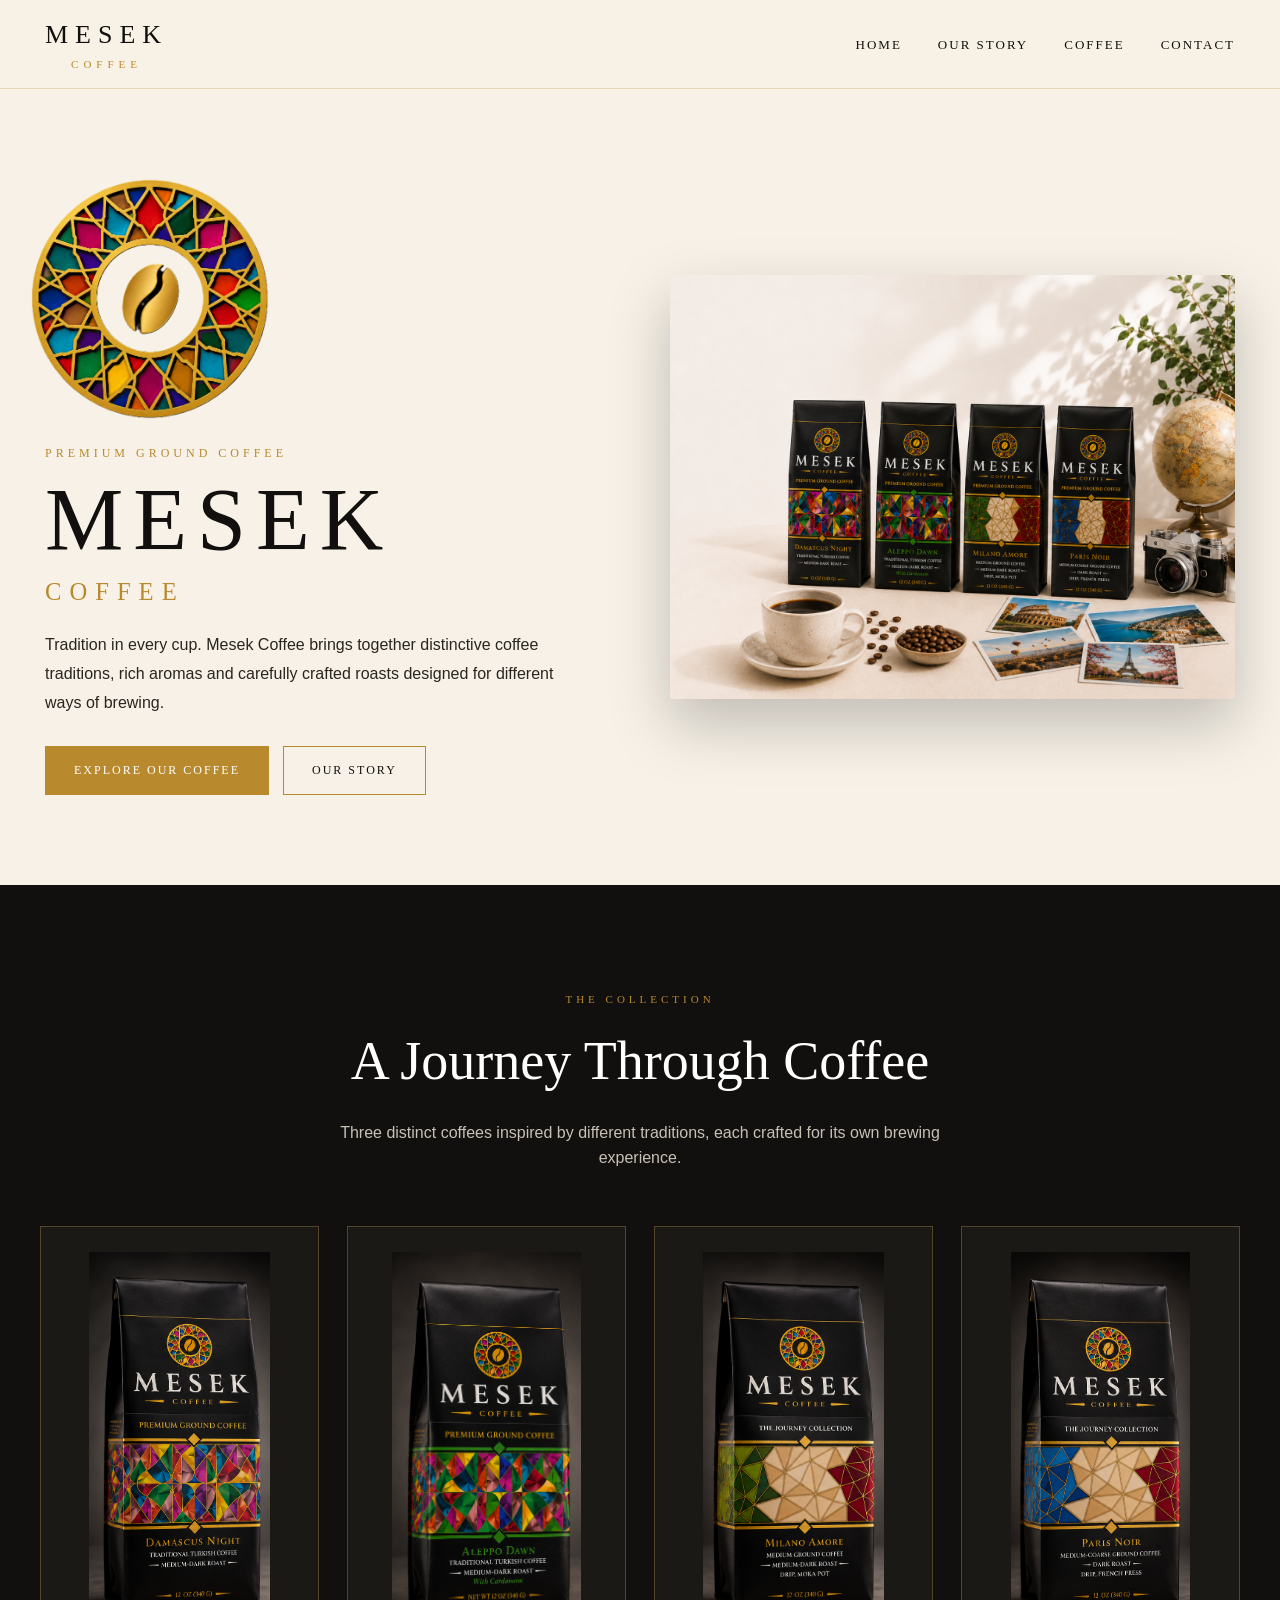
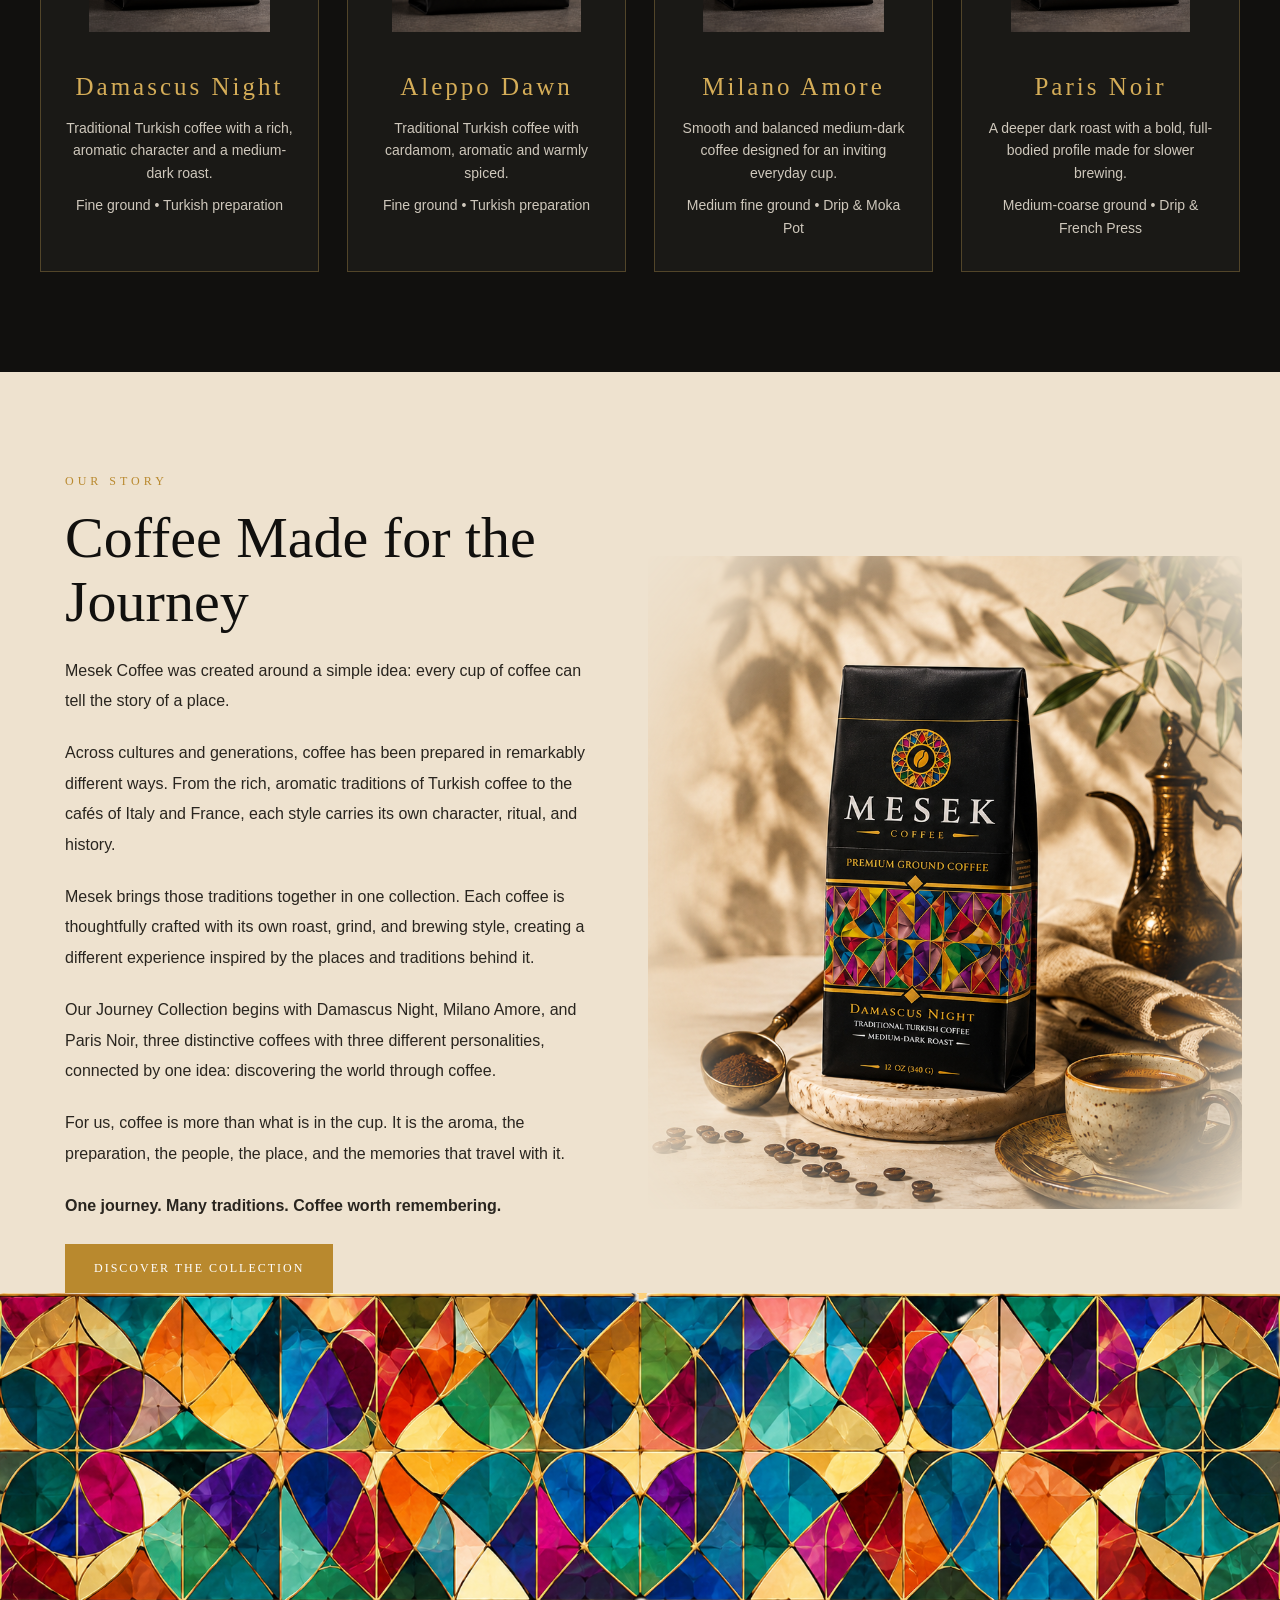
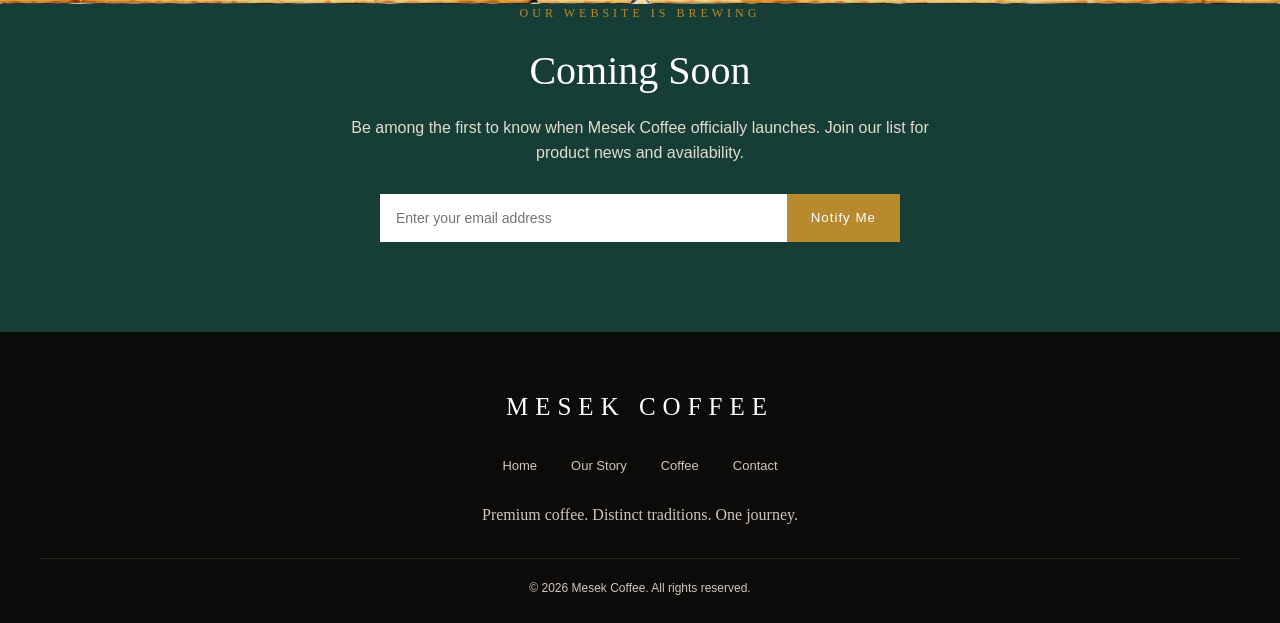
==== index.html @ f5d5e94c "Replace image in hero section of index.html" ====
<!DOCTYPE html>
<html lang="en">

<head>
    <meta charset="UTF-8">
    <meta name="viewport" content="width=device-width, initial-scale=1.0">

    <title>Mesek Coffee | Premium Ground Coffee</title>

    <meta name="description"
          content="Discover Mesek Coffee, premium ground coffee inspired by traditions from around the world. Explore Damascus Night, Milano Amore and Paris Noir.">

    <meta name="robots" content="index, follow">

    <link rel="canonical" href="https://mesekcoffee.com/">
    <link rel="icon" type="image/png" href="Favicon.png">

    <!-- Main website design -->
    <link rel="stylesheet" href="style.css">

    <!-- Social sharing -->
    <meta property="og:title" content="Mesek Coffee | Premium Ground Coffee">
    <meta property="og:description"
          content="A journey through coffee traditions, crafted into every cup.">
    <meta property="og:image"
          content="https://mesekcoffee.com/Landing-Page.png">
    <meta property="og:url"
          content="https://mesekcoffee.com/">
    <meta property="og:type" content="website">

    <meta name="twitter:card" content="summary_large_image">
</head>


<body>


<!-- =====================================
     HEADER
===================================== -->

<header class="site-header">

    <nav class="navbar">

        <a href="#home" class="brand">
    MESEK
    <span>COFFEE</span>
</a>

        <ul class="nav-links">
            <li><a href="#home">Home</a></li>
            <li><a href="#story">Our Story</a></li>
            <li><a href="#coffee">Coffee</a></li>
            <li><a href="#contact">Contact</a></li>
        </ul>

    </nav>

</header>



<!-- =====================================
     HERO
===================================== -->

<main>

<section class="hero" id="home">

    <div class="hero-inner">

        <div class="hero-copy">
            
<img src="mesek-logo.png"
     class="hero-logo"
     alt="Mesek Coffee logo">
           
            <div class="eyebrow">
                Premium Ground Coffee
            </div>

            <h1>
                MESEK
                <span>COFFEE</span>
            </h1>

            <p class="hero-description">
                Tradition in every cup. Mesek Coffee brings together
                distinctive coffee traditions, rich aromas and carefully
                crafted roasts designed for different ways of brewing.
            </p>

            <a href="#coffee" class="button">
                Explore Our Coffee
            </a>

            <a href="#story" class="button button-outline">
                Our Story
            </a>

        </div>


        <div class="hero-image">

           <img src="mesek-hero-journey.png?v=1"
     alt="Mesek Coffee Journey Collection">
        </div>

    </div>

</section>



<!-- =====================================
     COFFEE COLLECTION
===================================== -->

<section class="section coffee-section" id="coffee">

    <div class="section-inner">

        <div class="section-heading">

            <span>The Collection</span>

            <h2>A Journey Through Coffee</h2>

            <p>
                Three distinct coffees inspired by different traditions,
                each crafted for its own brewing experience.
            </p>

        </div>


        <div class="coffee-grid">


            <!-- DAMASCUS NIGHT -->

            <article class="coffee-card">

                <img src="damascus-night.png"
                     alt="Damascus Night traditional Turkish coffee">

                <div class="coffee-card-content">

                    <h3>Damascus Night</h3>

                    <p>
                        Traditional Turkish coffee with a rich,
                        aromatic character and a medium-dark roast.
                    </p>

                    <p>
                        Fine ground • Turkish preparation
                    </p>

                </div>

            </article>

            
            <!-- ALEPPO DAWN -->

        <article class="coffee-card">

            <img src="aleppo-dawn.png"
                 alt="Aleppo Dawn ground coffee">

            <div class="coffee-card-content">

                <h3>Aleppo Dawn</h3>

                <p>
                    Traditional Turkish coffee with cardamom,
                    aromatic and warmly spiced.
                </p>

                <p>
                    Fine ground • Turkish preparation
                </p>

            </div>

        </article>


            <!-- MILANO AMORE -->

            <article class="coffee-card">

                <img src="milano-amore.png"
                     alt="Milano Amore medium ground coffee">

                <div class="coffee-card-content">

                    <h3>Milano Amore</h3>

                    <p>
                        Smooth and balanced medium-dark coffee
                        designed for an inviting everyday cup.
                    </p>

                    <p>
                        Medium fine ground • Drip & Moka Pot
                    </p>

                </div>

            </article>



            <!-- PARIS NOIR -->

            <article class="coffee-card">

                <img src="paris-noir.png"
                     alt="Paris Noir dark roast ground coffee">

                <div class="coffee-card-content">

                    <h3>Paris Noir</h3>

                    <p>
                        A deeper dark roast with a bold,
                        full-bodied profile made for slower brewing.
                    </p>

                    <p>
                        Medium-coarse ground • Drip & French Press
                    </p>

                </div>

            </article>
  
        </div>

    </div>

</section>



<!-- =====================================
     OUR STORY
===================================== -->

<section class="section story" id="story">

    <div class="story-grid">

    
        <div class="story-text">

            <div class="eyebrow">
                Our Story
            </div>

            <h2>
                Coffee Made for the Journey
            </h2>
<p>
    Mesek Coffee was created around a simple idea: every cup of coffee can tell the story of a place.
</p>

<p>
    Across cultures and generations, coffee has been prepared in remarkably different ways. From the rich, aromatic traditions of Turkish coffee to the cafés of Italy and France, each style carries its own character, ritual, and history.
</p>

<p>
    Mesek brings those traditions together in one collection. Each coffee is thoughtfully crafted with its own roast, grind, and brewing style, creating a different experience inspired by the places and traditions behind it.
</p>

<p>
    Our Journey Collection begins with Damascus Night, Milano Amore, and Paris Noir, three distinctive coffees with three different personalities, connected by one idea: discovering the world through coffee.
</p>

<p>
    For us, coffee is more than what is in the cup. It is the aroma, the preparation, the people, the place, and the memories that travel with it.
</p>

<p>
    <strong>One journey. Many traditions. Coffee worth remembering.</strong>
</p>
            

            <a href="#coffee" class="button">
                Discover the Collection
            </a>

        </div>

<div class="story-visual">
    <img src="mesek-story.png"
         alt="Mesek Coffee journey and coffee tradition">
</div>
        
    </div>

</section>

<div class="mosaic-divider">
    <img src="mesek-pattern.png?v=7"
         alt="Mesek Coffee stained glass pattern">
</div>


<!-- =====================================
     COMING SOON / EMAIL
===================================== -->

<section class="newsletter">

    <div class="section-inner">

        <div class="eyebrow">
            Our Website Is Brewing
        </div>

        <h2>Coming Soon</h2>

        <p>
            Be among the first to know when Mesek Coffee officially
            launches. Join our list for product news and availability.
        </p>

        <form class="newsletter-form" id="newsletter-form">

            <input
                type="email"
                name="email"
                placeholder="Enter your email address"
                aria-label="Email address"
                required>

            <button type="submit">
                Notify Me
            </button>

        </form>

    </div>

</section>


</main>



<!-- =====================================
     FOOTER
===================================== -->

<footer id="contact">

    <div class="footer-inner">

        <div class="footer-brand">
            MESEK COFFEE
        </div>

        <div class="footer-links">

            <a href="#home">Home</a>
            <a href="#story">Our Story</a>
            <a href="#coffee">Coffee</a>
            <a href="#contact">Contact</a>

        </div>

        <p>
            Premium coffee. Distinct traditions. One journey.
        </p>

        <div class="copyright">
            © 2026 Mesek Coffee. All rights reserved.
        </div>

    </div>

</footer>


</body>
</html>
---- style.css ----
/* =========================================
   MESEK COFFEE
   Main Website Styles
   ========================================= */

:root {
    --black: #11100e;
    --cream: #f7f1e7;
    --cream-dark: #eee2cf;
    --gold: #b9892e;
    --gold-light: #d5ad58;
    --green: #173e36;
    --white: #ffffff;
    --text: #29251f;
}

* {
    box-sizing: border-box;
    margin: 0;
    padding: 0;
}

html {
    scroll-behavior: smooth;
}

body {
    font-family: Georgia, "Times New Roman", serif;
    background: var(--cream);
    color: var(--text);
    line-height: 1.6;
}

img {
    max-width: 100%;
    display: block;
}

/* HEADER */

.site-header {
    position: sticky;
    top: 0;
    z-index: 1000;
    background: rgba(247, 241, 231, 0.96);
    border-bottom: 1px solid rgba(185, 137, 46, 0.25);
}

.navbar {
    max-width: 1250px;
    margin: auto;
    min-height: 88px;
    padding: 12px 30px;

    display: flex;
    align-items: center;
    justify-content: space-between;
}

.brand {
    text-decoration: none;
    color: var(--black);
    font-size: 26px;
    letter-spacing: 7px;
}

.brand span {
    display: block;
    color: var(--gold);
    font-size: 11px;
    text-align: center;
    letter-spacing: 5px;
}

.nav-links {
    display: flex;
    align-items: center;
    gap: 36px;
    list-style: none;
}

.nav-links a {
    color: var(--black);
    text-decoration: none;
    font-size: 13px;
    letter-spacing: 2px;
    text-transform: uppercase;
    transition: color 0.25s ease;
}

.nav-links a:hover {
    color: var(--gold);
}

/* HERO */

.hero {
    min-height: 78vh;
    display: flex;
    align-items: center;
    background:
        linear-gradient(
            90deg,
            rgba(247,241,231,.97) 0%,
            rgba(247,241,231,.88) 45%,
            rgba(247,241,231,.25) 100%
        );
}

.hero-inner {
    width: 100%;
    max-width: 1250px;
    margin: auto;
    padding: 90px 30px;

    display: grid;
    grid-template-columns: 1fr 1fr;
    align-items: center;
    gap: 60px;
}

.hero-logo {
    width: 240px;
    height: 240px;
    object-fit: contain;
    display: block;
    margin-left: -15px;
    margin-bottom: 25px;
}

.eyebrow {
    color: var(--gold);
    letter-spacing: 4px;
    font-size: 12px;
    text-transform: uppercase;
    margin-bottom: 15px;
}

.hero h1 {
    color: var(--black);
    font-size: clamp(48px, 7vw, 88px);
    line-height: .95;
    letter-spacing: 10px;
    font-weight: normal;
}

.hero h1 span {
    display: block;
    color: var(--gold);
    font-size: .28em;
    letter-spacing: 8px;
    margin-top: 18px;
}

.hero-description {
    max-width: 540px;
    margin: 28px 0;
    font-family: Arial, sans-serif;
    font-size: 16px;
    line-height: 1.8;
}

.hero-image img {
    max-height: 650px;
    margin: auto;
    object-fit: contain;
    filter: drop-shadow(0 25px 30px rgba(0,0,0,.22));
}

/* BUTTONS */

.button {
    display: inline-block;
    padding: 14px 28px;
    background: var(--gold);
    color: white;
    text-decoration: none;
    text-transform: uppercase;
    letter-spacing: 2px;
    font-size: 12px;
    border: 1px solid var(--gold);
    transition: .25s ease;
}

.button:hover {
    background: var(--black);
    border-color: var(--black);
}

.button-outline {
    background: transparent;
    color: var(--black);
    margin-left: 10px;
}

.button-outline:hover {
    color: white;
}

/* GENERAL SECTIONS */

.section {
    padding: 100px 30px;
}

.section-inner {
    max-width: 1200px;
    margin: auto;
}

.section-heading {
    text-align: center;
    margin-bottom: 55px;
}

.section-heading span {
    color: var(--gold);
    text-transform: uppercase;
    letter-spacing: 4px;
    font-size: 11px;
}

.section-heading h2 {
    color: var(--black);
    font-weight: normal;
    font-size: clamp(34px, 5vw, 54px);
    margin-top: 8px;
}

.section-heading p {
    max-width: 650px;
    margin: 15px auto 0;
    font-family: Arial, sans-serif;
    color: #6b6257;
}

/* COFFEE COLLECTION */

.coffee-section {
    background: var(--black);
    color: white;
}

.coffee-section .section-heading h2 {
    color: white;
}

.coffee-section .section-heading p {
    color: #c8c0b5;
}

.coffee-grid {
    display: grid;
    grid-template-columns: repeat(4, 1fr);
    gap: 28px;
}

.coffee-card {
    background: #1a1916;
    border: 1px solid rgba(213,173,88,.3);
    text-align: center;
    overflow: hidden;
    transition: transform .3s ease, border-color .3s ease;
}

.coffee-card:hover {
    transform: translateY(-8px);
    border-color: var(--gold);
}

.coffee-card img {
    width: 100%;
    height: 430px;
    object-fit: contain;
    padding: 25px;
}

.coffee-card-content {
    padding: 10px 25px 32px;
}

.coffee-card h3 {
    color: var(--gold-light);
    font-weight: normal;
    font-size: 25px;
    letter-spacing: 3px;
}

.coffee-card p {
    color: #cfc8bc;
    font-family: Arial, sans-serif;
    font-size: 14px;
    margin-top: 10px;
}

/* STORY */

.section.story {
    background: var(--cream-dark);
    padding-bottom: 0 !important;
}


.story-grid {
    max-width: 1150px;
    margin: auto;
    display: grid;
    grid-template-columns: 1fr 1fr;
    gap: 70px;
    align-items: center;
}

.story-text h2 {
    font-size: clamp(38px, 5vw, 58px);
    line-height: 1.1;
    font-weight: normal;
    color: var(--black);
}

.story-text p {
    margin: 22px 0;
    font-family: Arial, sans-serif;
    line-height: 1.9;
}

/* NEWSLETTER */

section.newsletter {
    padding: 90px 30px;
    padding-top: 0 !important;
    background: var(--green);
    color: white;
    text-align: center;
}

.newsletter h2 {
    font-size: 40px;
    font-weight: normal;
}

.newsletter p {
    max-width: 600px;
    margin: 12px auto 28px;
    font-family: Arial, sans-serif;
    color: #e1ddd2;
}

.newsletter-form {
    max-width: 520px;
    margin: auto;
    display: flex;
}

.newsletter-form input {
    flex: 1;
    min-width: 0;
    padding: 16px;
    border: none;
    font-size: 14px;
}

.newsletter-form button {
    padding: 16px 24px;
    border: none;
    background: var(--gold);
    color: white;
    cursor: pointer;
    letter-spacing: 1px;
}

/* FOOTER */

footer {
    background: #0c0b0a;
    color: #cfc7bb;
    padding: 55px 30px 25px;
}

.footer-inner {
    max-width: 1200px;
    margin: auto;
    text-align: center;
}

.footer-brand {
    color: white;
    font-size: 25px;
    letter-spacing: 7px;
}

.footer-links {
    margin: 25px 0;
}

.footer-links a {
    color: #cfc7bb;
    text-decoration: none;
    margin: 0 15px;
    font-family: Arial, sans-serif;
    font-size: 13px;
}

.footer-links a:hover {
    color: var(--gold);
}

.copyright {
    border-top: 1px solid #292622;
    padding-top: 20px;
    margin-top: 30px;
    font-family: Arial, sans-serif;
    font-size: 12px;
}

/* STORY VISUAL */
.story-visual {
    position: relative;
}

.story-visual img {
    width: 110%;
    max-width: none;
    height: auto;
    display: block;
    margin-left: -5%;

    -webkit-mask-image: radial-gradient(
        ellipse at center,
        black 45%,
        rgba(0,0,0,0.95) 55%,
        rgba(0,0,0,0.70) 68%,
        rgba(0,0,0,0.30) 82%,
        transparent 100%
    );

    mask-image: radial-gradient(
        ellipse at center,
        black 45%,
        rgba(0,0,0,0.95) 55%,
        rgba(0,0,0,0.70) 68%,
        rgba(0,0,0,0.30) 82%,
        transparent 100%
    );
}

/* MOSAIC DIVIDER */
.mosaic-divider {
    width: 100vw;
    margin: 0 calc(50% - 50vw);
    padding: 0;
    line-height: 0;
    overflow: hidden;
    background: transparent;
}

.mosaic-divider img {
    width: 100%;
    height: auto;
    display: block;
    margin: 0;
    padding: 0;
}

/* MOBILE */
@media (max-width: 800px) {

    .navbar {
        min-height: 70px;
        padding: 10px 18px;
    }

    .brand {
        font-size: 19px;
        letter-spacing: 4px;
    }

    .nav-links {
        gap: 12px;
    }

    .nav-links a {
        font-size: 9px;
        letter-spacing: 1px;
    }

    .hero-inner {
        grid-template-columns: 1fr;
        padding: 65px 22px;
        text-align: center;
    }

    .hero-description {
        margin-left: auto;
        margin-right: auto;
    }

    .hero-image img {
        max-height: 480px;
    }

    .coffee-grid {
        grid-template-columns: 1fr;
    }

    .coffee-card img {
        height: auto;
        max-height: 500px;
    }

    .story-grid {
        grid-template-columns: 1fr;
        gap: 35px;
    }

    .story-visual img {
        width: 100%;
        margin-left: 0;
    }

    .newsletter-form {
        display: block;
    }

    .newsletter-form input,
    .newsletter-form button {
        width: 100%;
    }

    .newsletter-form button {
        margin-top: 8px;
    }

    .section {
        padding: 70px 20px;
    }
   .hero-logo {
    width: 180px;
    height: 180px;
    margin-left: auto;
    margin-right: auto;
}

}
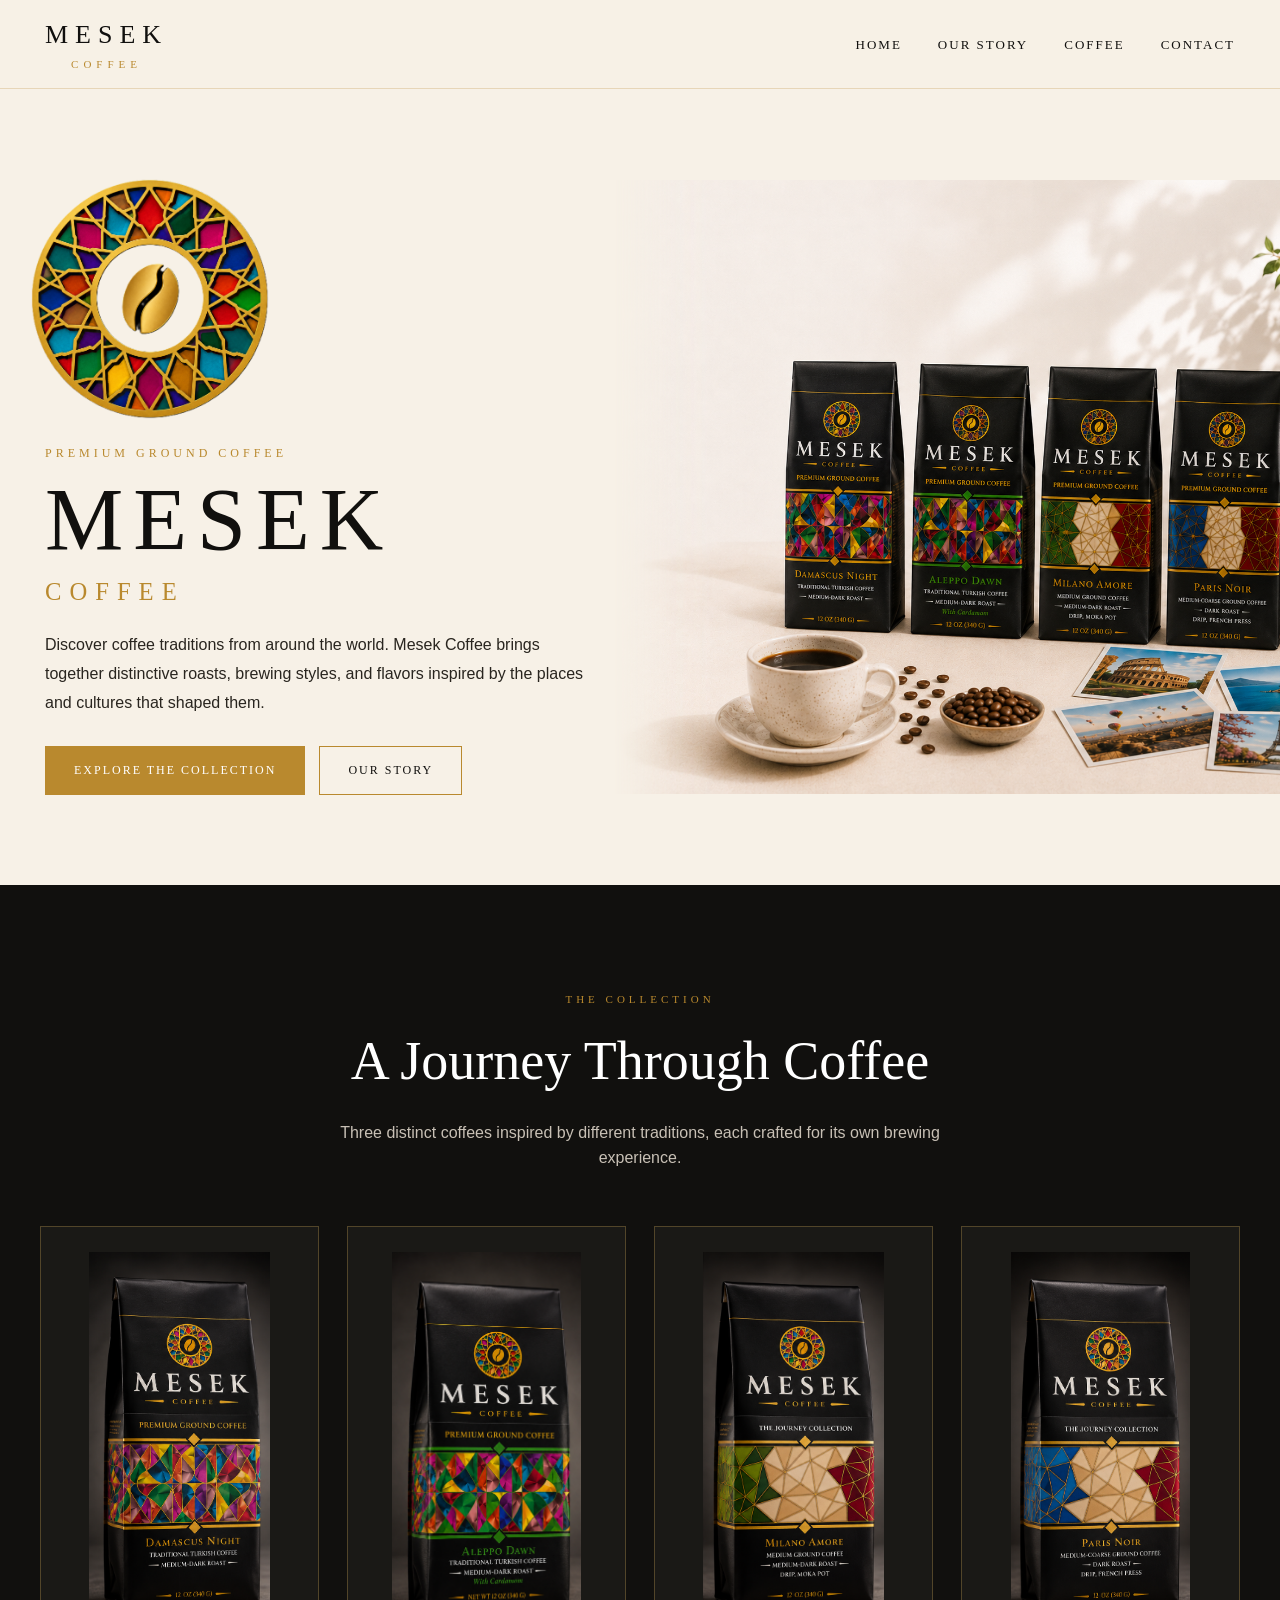
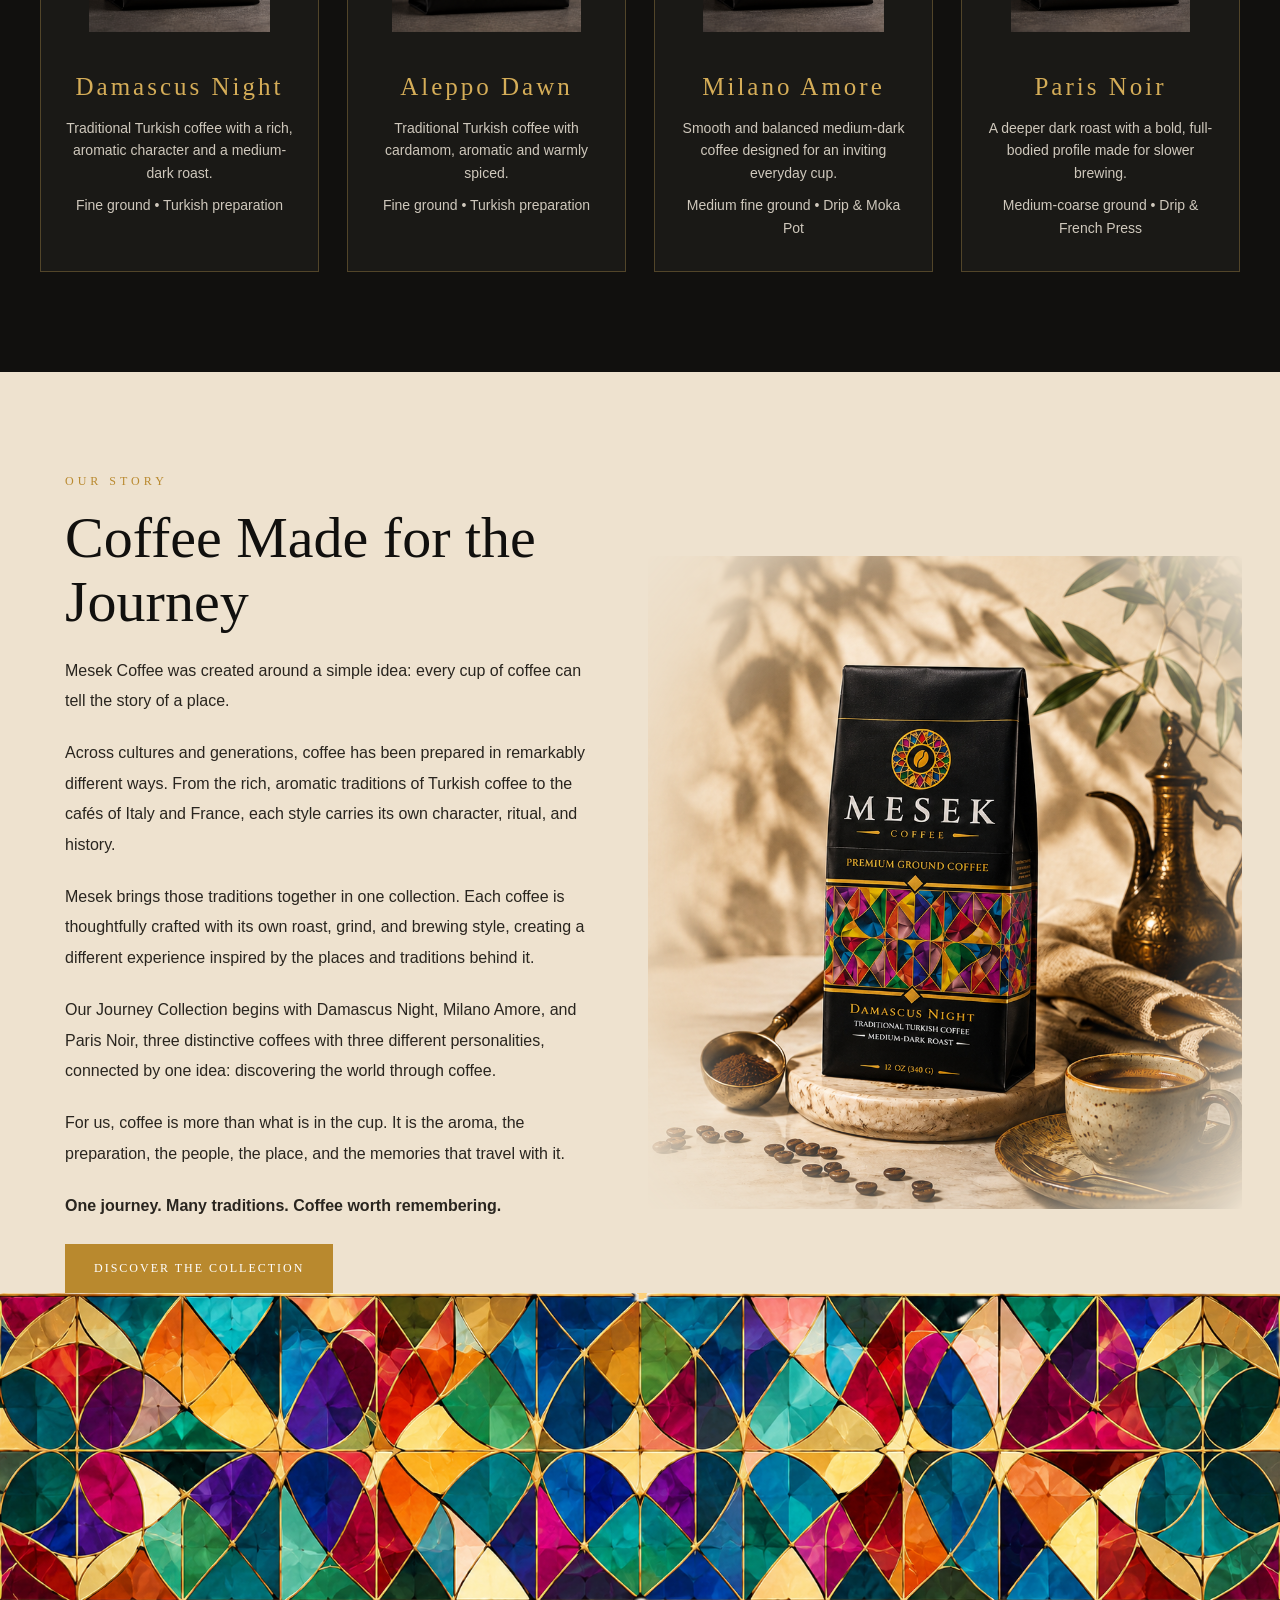
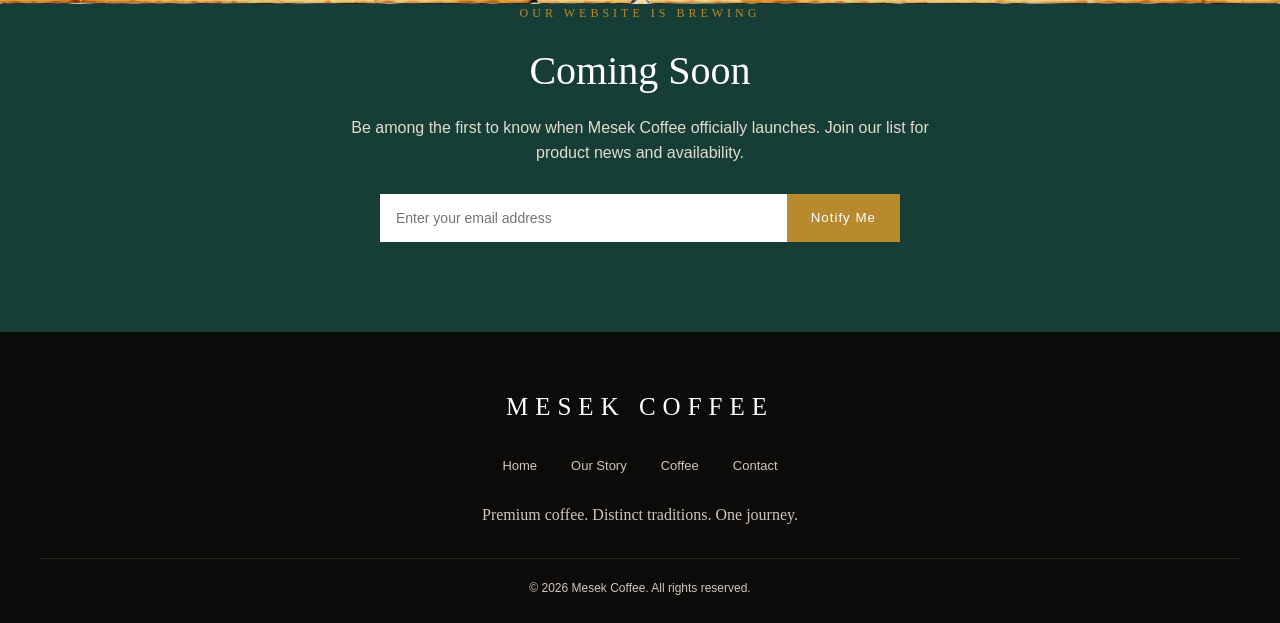
==== commit bd5192f0: "Revise coffee description and button label Updated the hero description and button text in index.htm" ====
--- a/index.html
+++ b/index.html
@@ -87,13 +87,11 @@
             </h1>
 
             <p class="hero-description">
-                Tradition in every cup. Mesek Coffee brings together
-                distinctive coffee traditions, rich aromas and carefully
-                crafted roasts designed for different ways of brewing.
-            </p>
+    Discover coffee traditions from around the world. Mesek Coffee brings together distinctive roasts, brewing styles, and flavors inspired by the places and cultures that shaped them.
+</p>
 
             <a href="#coffee" class="button">
-                Explore Our Coffee
+                Explore the collection
             </a>
 
             <a href="#story" class="button button-outline">
--- a/style.css
+++ b/style.css
@@ -160,11 +160,37 @@
     line-height: 1.8;
 }
 
+.hero-image {
+    width: 100%;
+    position: relative;
+    overflow: visible;
+}
+
 .hero-image img {
-    max-height: 650px;
-    margin: auto;
+    width: 145%;
+    max-width: none;
+    height: auto;
+    display: block;
+    margin-left: -10%;
     object-fit: contain;
-    filter: drop-shadow(0 25px 30px rgba(0,0,0,.22));
+
+    -webkit-mask-image: linear-gradient(
+        to right,
+        transparent 0%,
+        rgba(0,0,0,0.35) 3%,
+        rgba(0,0,0,0.85) 7%,
+        black 12%,
+        black 100%
+    );
+
+    mask-image: linear-gradient(
+        to right,
+        transparent 0%,
+        rgba(0,0,0,0.35) 3%,
+        rgba(0,0,0,0.85) 7%,
+        black 12%,
+        black 100%
+    );
 }
 
 /* BUTTONS */
@@ -495,8 +521,12 @@
     }
 
     .hero-image img {
-        max-height: 480px;
-    }
+    width: 100%;
+    max-width: 100%;
+    height: auto;
+    max-height: none;
+    margin-left: 0;
+}
 
     .coffee-grid {
         grid-template-columns: 1fr;
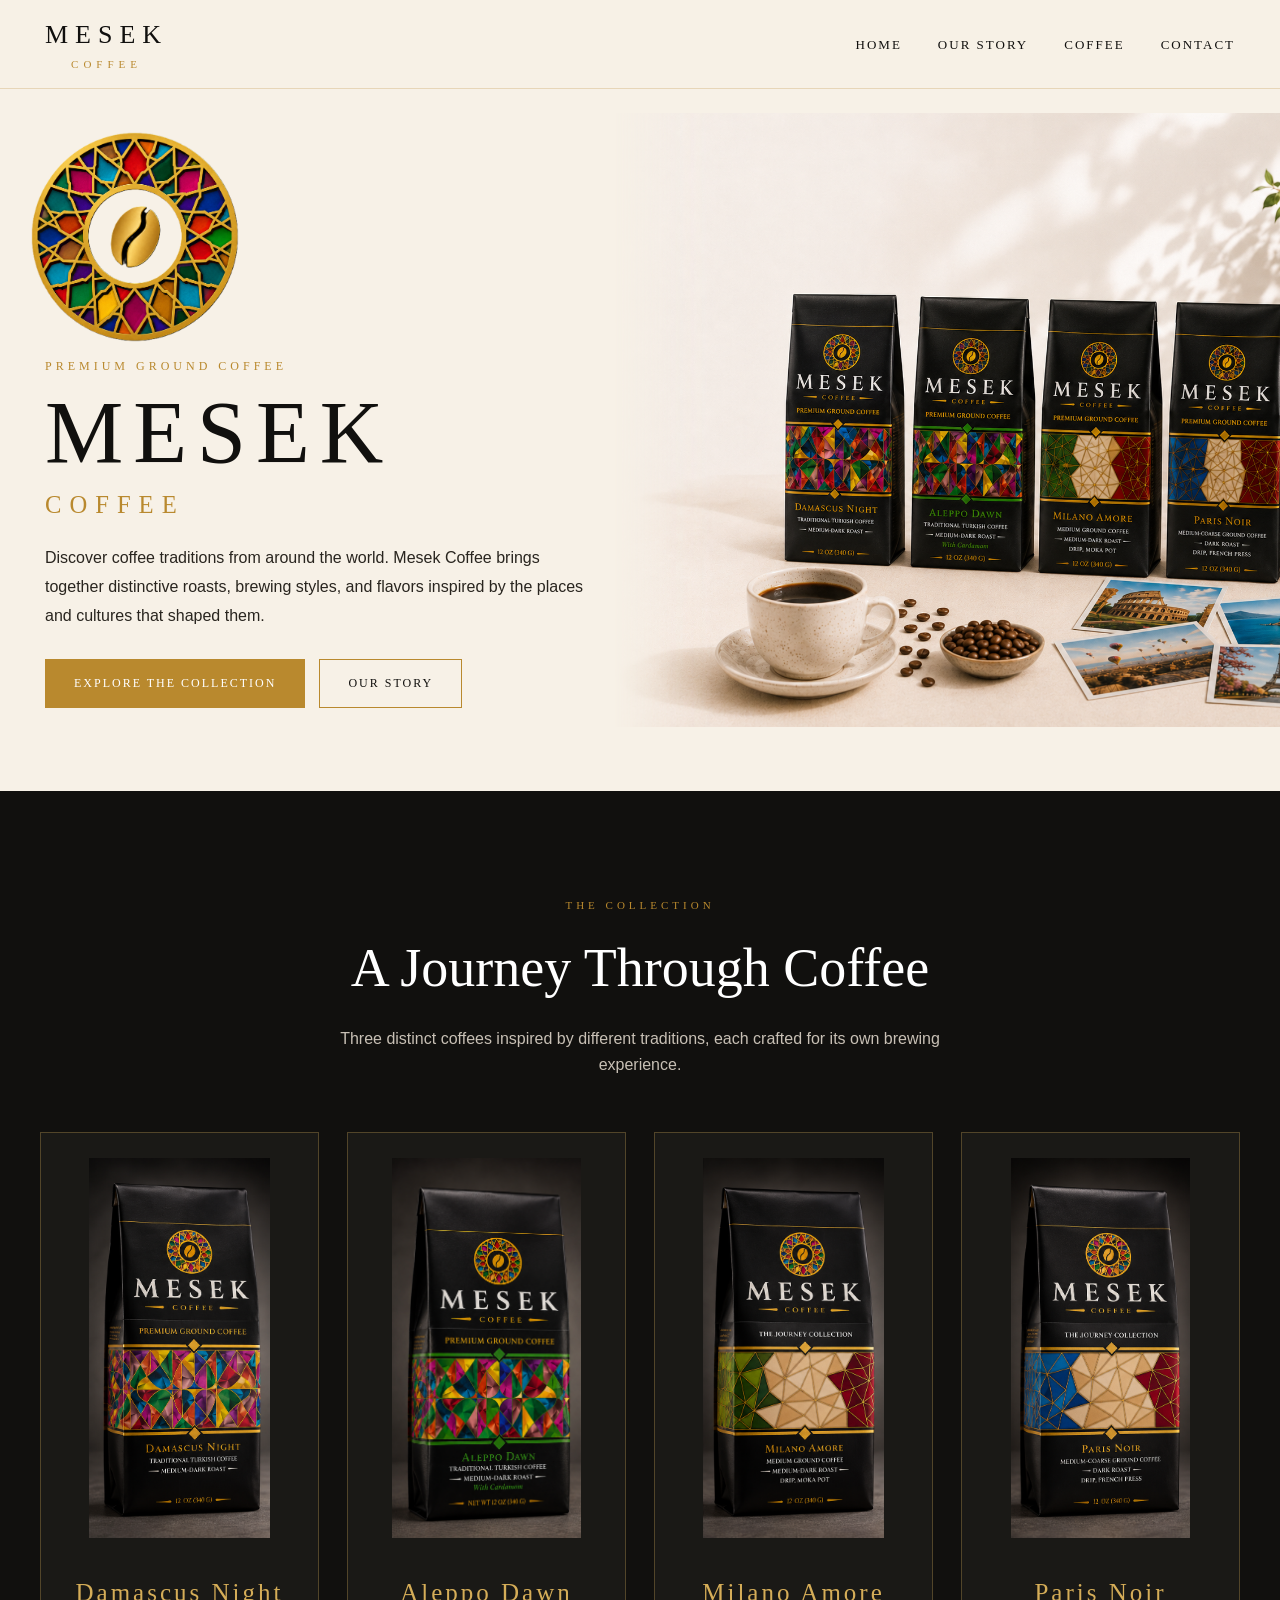
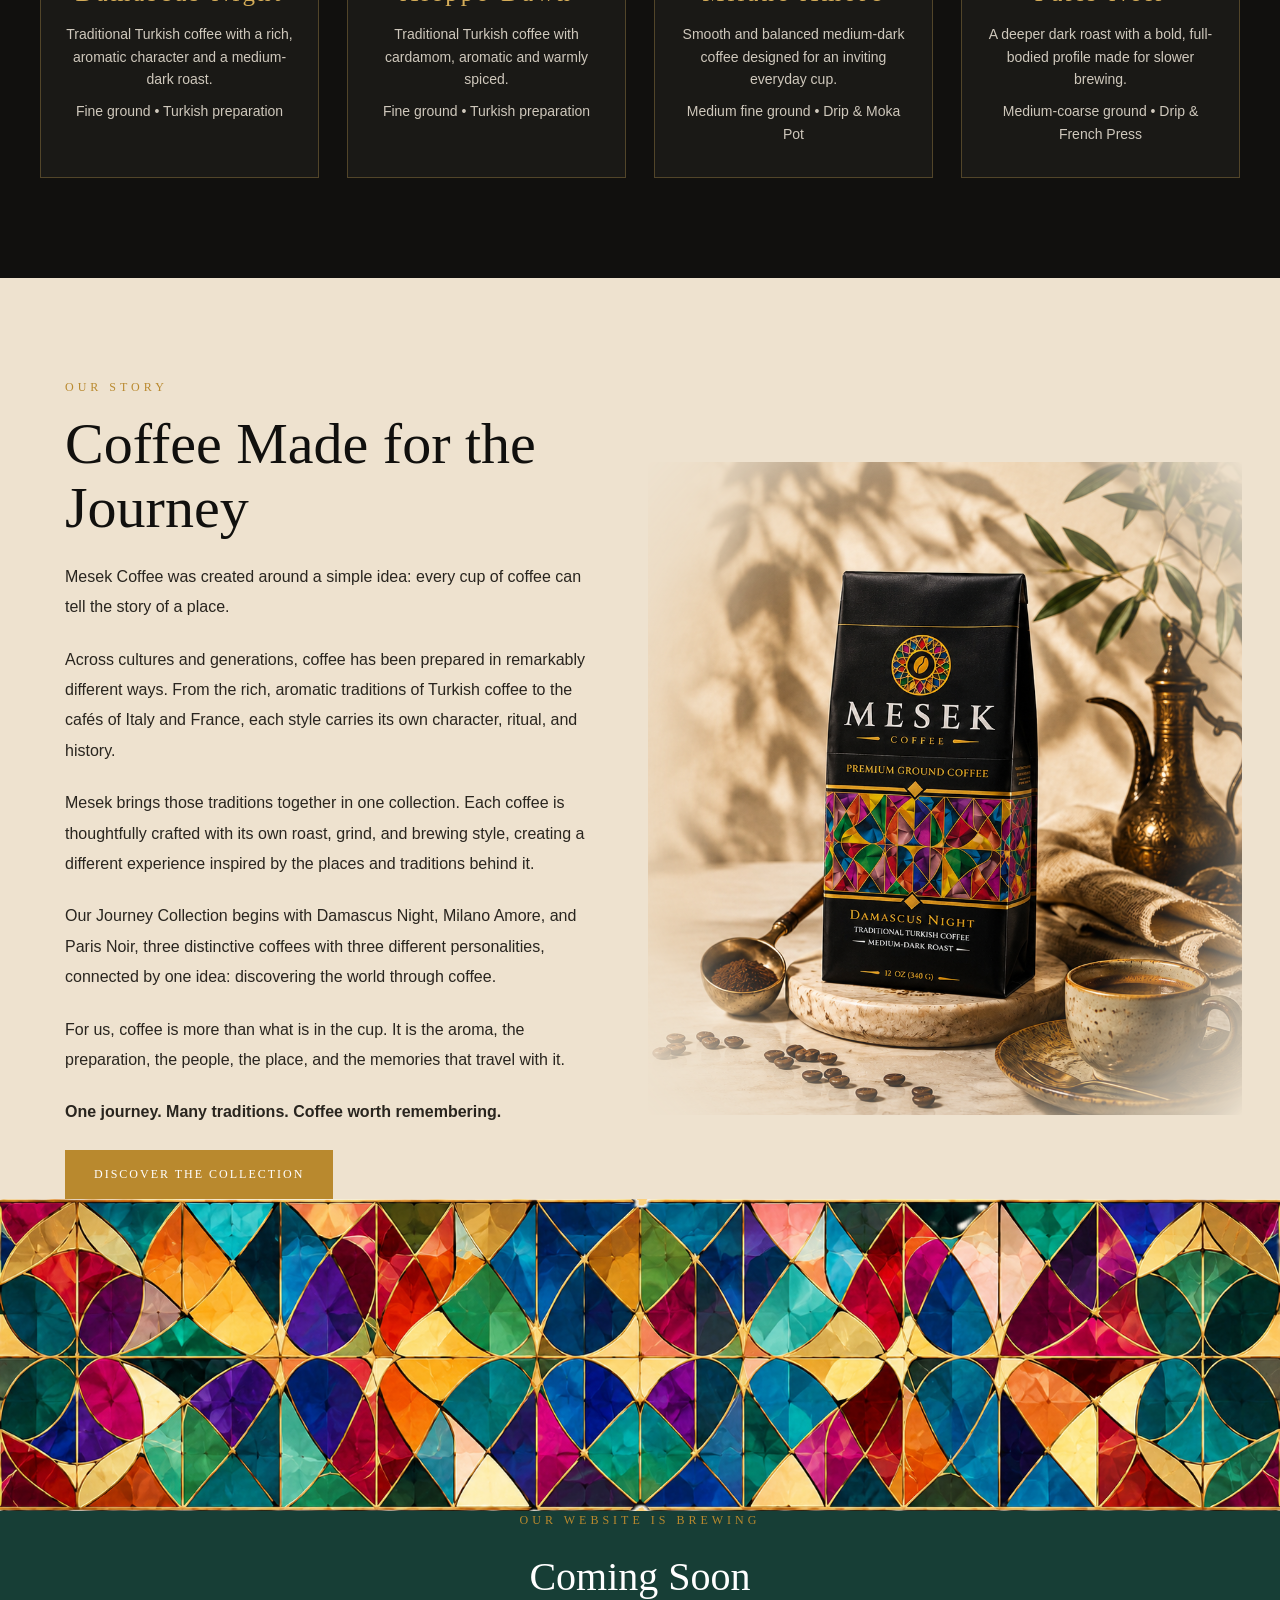
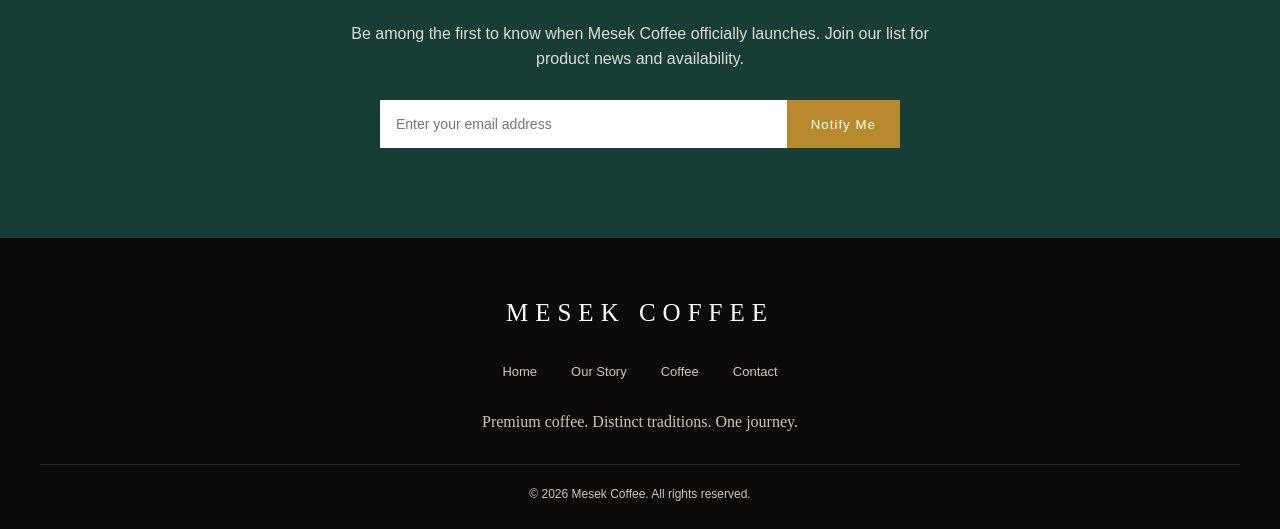
==== commit fb30c32a: "Update favicon link with sizes and shortcut icon" ====
--- a/index.html
+++ b/index.html
@@ -13,7 +13,8 @@
     <meta name="robots" content="index, follow">
 
     <link rel="canonical" href="https://mesekcoffee.com/">
-    <link rel="icon" type="image/png" href="Favicon.png">
+    <link rel="icon" type="image/png" sizes="48x48" href="/Favicon.png">
+    <link rel="shortcut icon" href="/Favicon.png">
 
     <!-- Main website design -->
     <link rel="stylesheet" href="style.css">
--- a/style.css
+++ b/style.css
@@ -111,21 +111,23 @@
     width: 100%;
     max-width: 1250px;
     margin: auto;
-    padding: 90px 30px;
+    padding: 10px 30px 20px;
 
     display: grid;
     grid-template-columns: 1fr 1fr;
     align-items: center;
     gap: 60px;
+
+   transform: translateY(-15px);
 }
 
 .hero-logo {
-    width: 240px;
-    height: 240px;
+    width: 210px;
+    height: 210px;
     object-fit: contain;
     display: block;
     margin-left: -15px;
-    margin-bottom: 25px;
+    margin-bottom: 15px;
 }
 
 .eyebrow {
@@ -510,22 +512,41 @@
     }
 
     .hero-inner {
-        grid-template-columns: 1fr;
-        padding: 65px 22px;
-        text-align: center;
-    }
-
-    .hero-description {
-        margin-left: auto;
-        margin-right: auto;
-    }
-
-    .hero-image img {
+    grid-template-columns: 1fr;
+    padding: 20px 20px 55px;
+    text-align: center;
+    gap: 15px;
+    transform: none;
+}
+
+.hero-image {
+    width: 100%;
+    overflow: hidden;
+}
+
+.hero-image img {
     width: 100%;
     max-width: 100%;
     height: auto;
     max-height: none;
     margin-left: 0;
+    object-fit: contain;
+
+    -webkit-mask-image: none;
+    mask-image: none;
+}
+
+    .hero-description {
+        margin-left: auto;
+        margin-right: auto;
+    }
+
+    .hero-logo {
+    width: 135px;
+    height: 135px;
+    margin-left: auto;
+    margin-right: auto;
+    margin-bottom: 8px;
 }
 
     .coffee-grid {
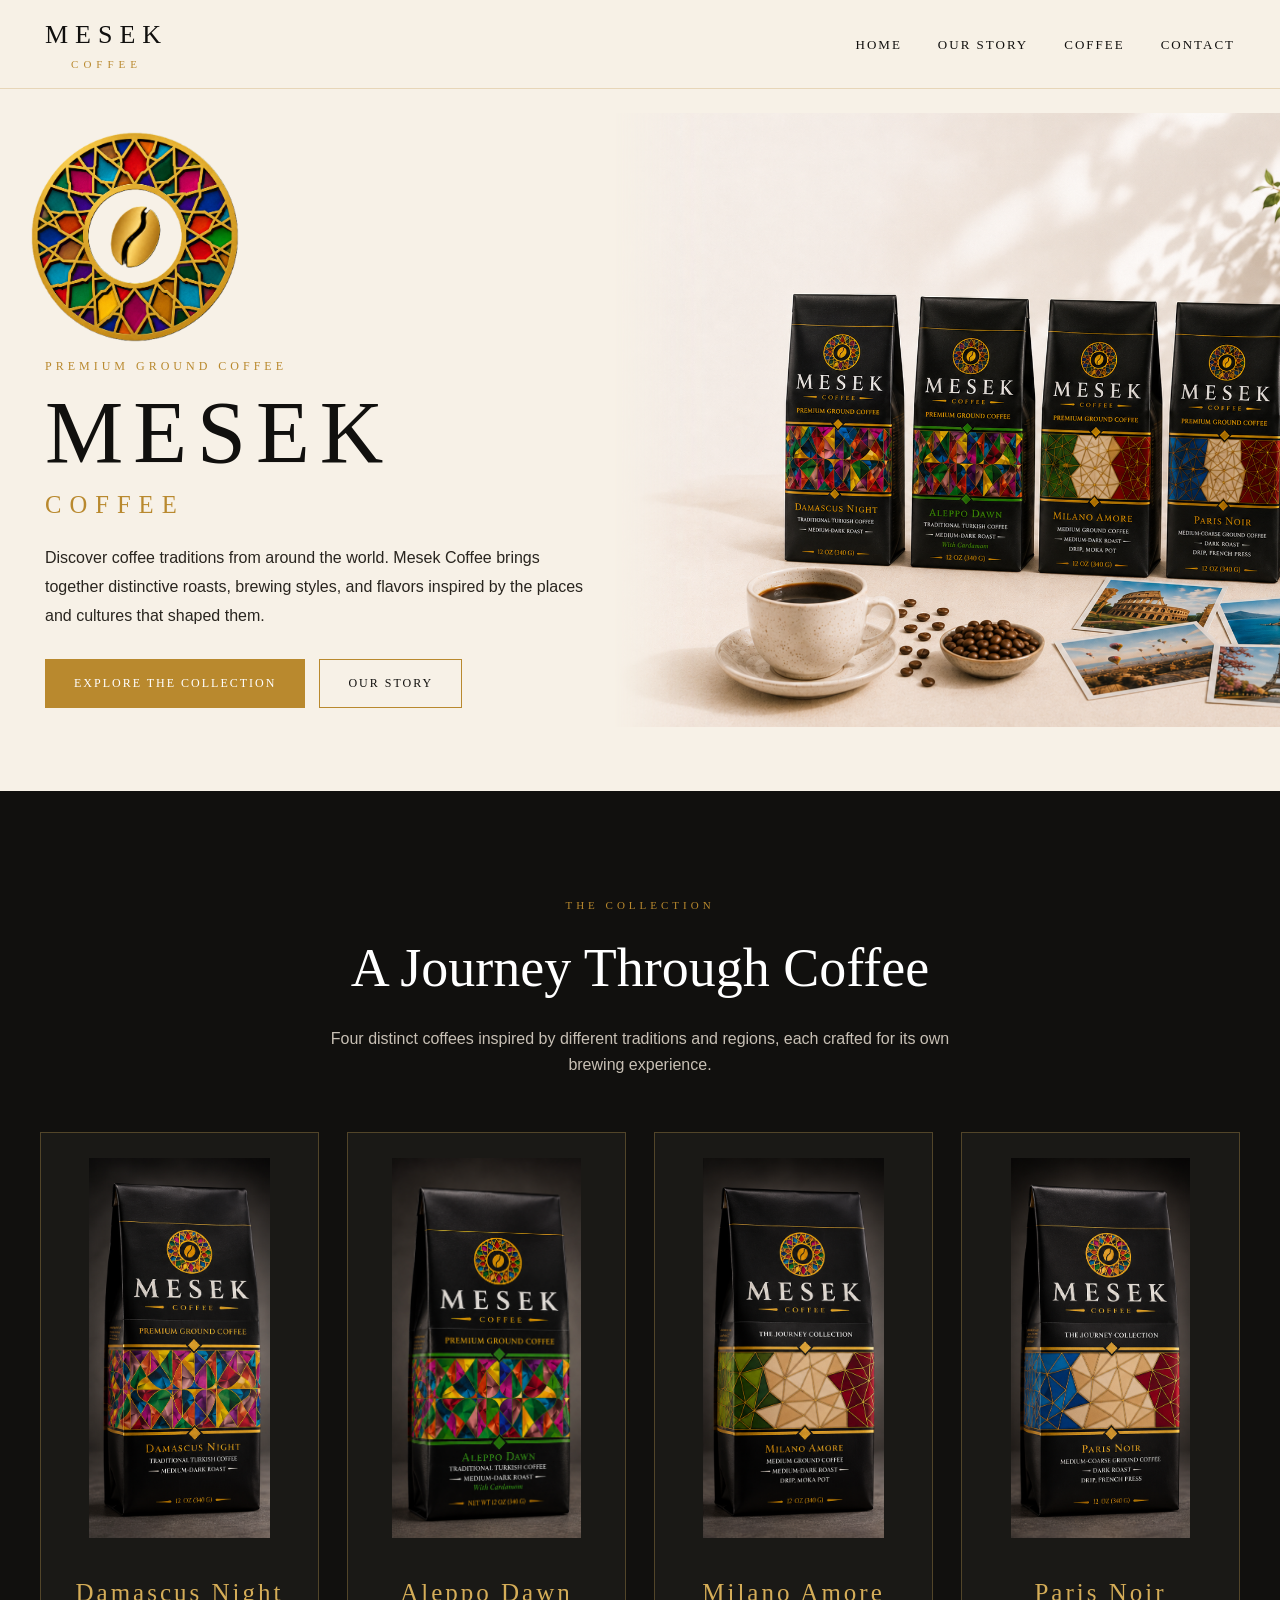
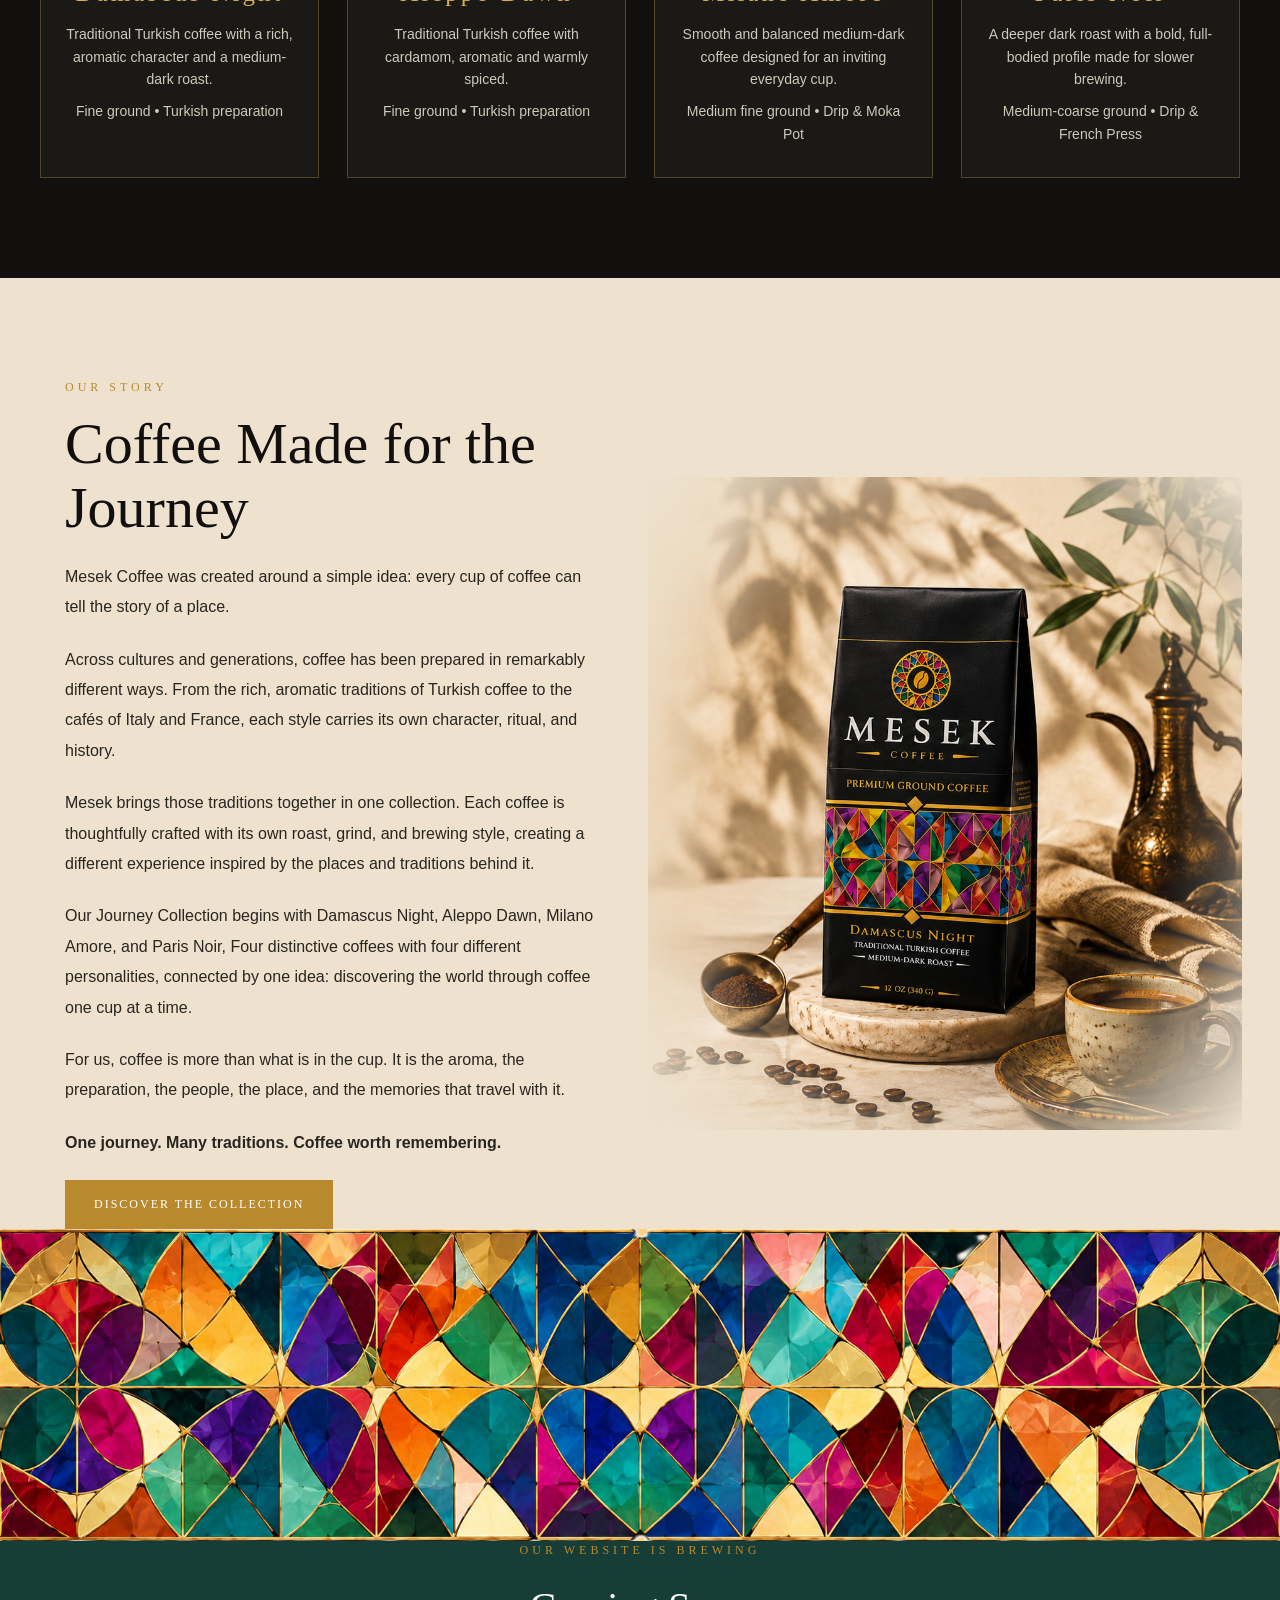
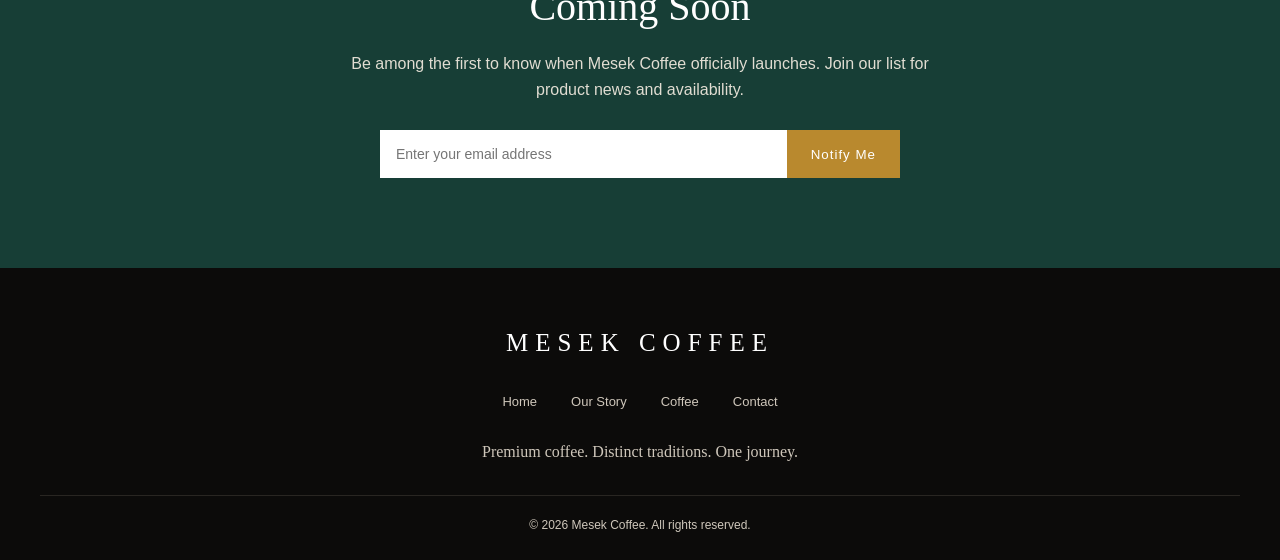
==== commit 5da0c713: "Update coffee collection description and count" ====
--- a/index.html
+++ b/index.html
@@ -129,7 +129,7 @@
             <h2>A Journey Through Coffee</h2>
 
             <p>
-                Three distinct coffees inspired by different traditions,
+                Four distinct coffees inspired by different traditions and regions,
                 each crafted for its own brewing experience.
             </p>
 
@@ -278,7 +278,7 @@
 </p>
 
 <p>
-    Our Journey Collection begins with Damascus Night, Milano Amore, and Paris Noir, three distinctive coffees with three different personalities, connected by one idea: discovering the world through coffee.
+    Our Journey Collection begins with Damascus Night, Aleppo Dawn, Milano Amore, and Paris Noir, Four distinctive coffees with four different personalities, connected by one idea: discovering the world through coffee one cup at a time.
 </p>
 
 <p>
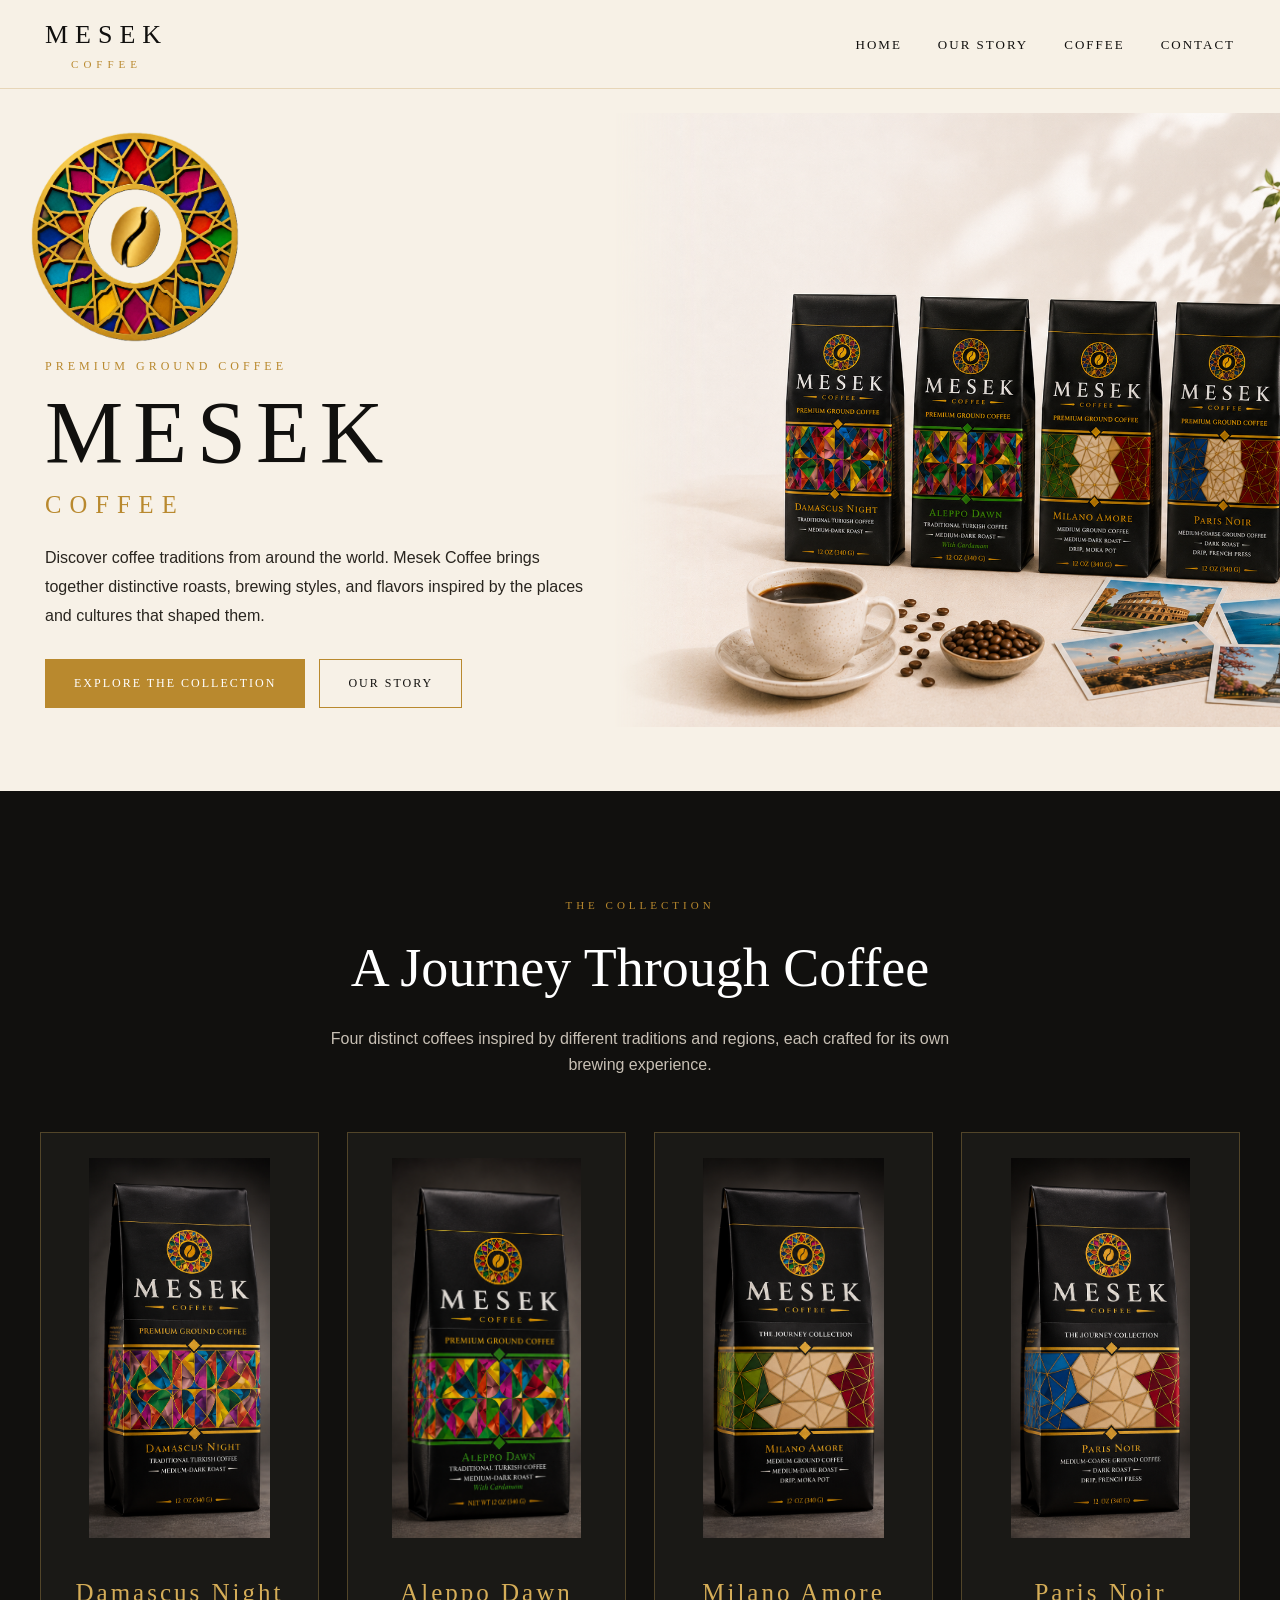
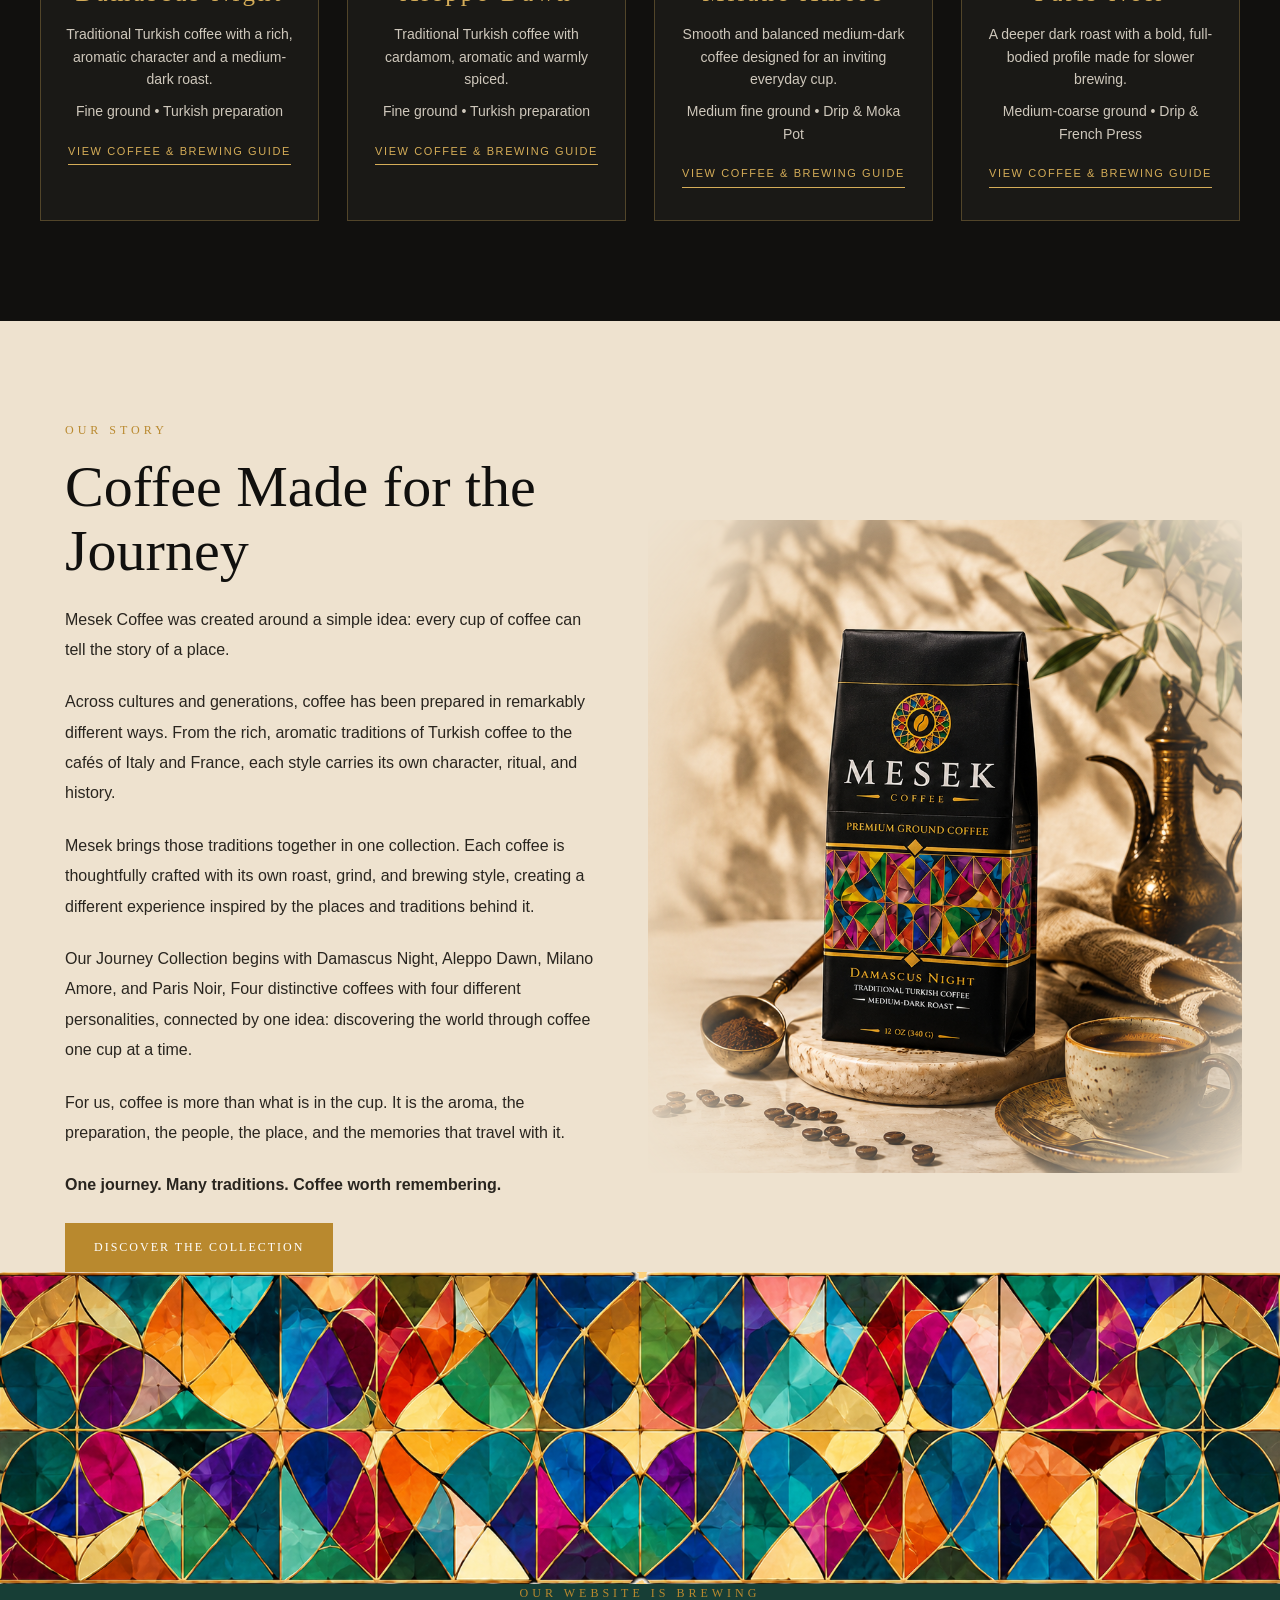
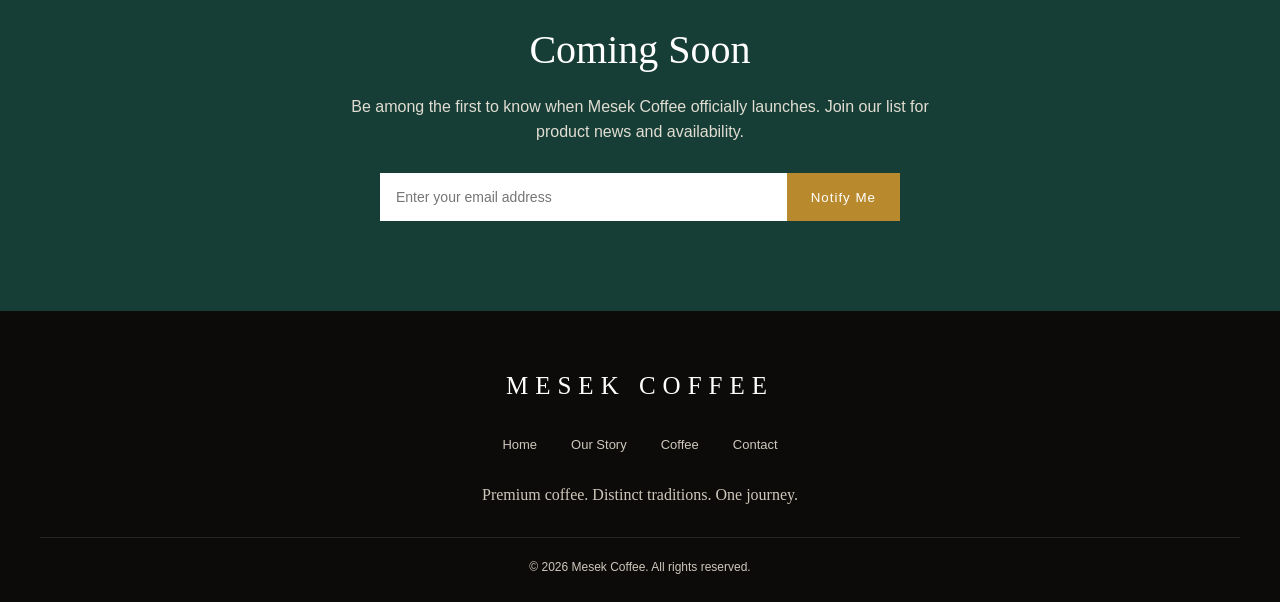
==== commit 25565a82: "Add product pages and brewing guide styles" ====
--- a/index.html
+++ b/index.html
@@ -141,7 +141,7 @@
 
             <!-- DAMASCUS NIGHT -->
 
-            <article class="coffee-card">
+            <a class="coffee-card" href="damascus-night.html" aria-label="Discover Damascus Night and view its brewing guide">
 
                 <img src="damascus-night.png"
                      alt="Damascus Night traditional Turkish coffee">
@@ -159,14 +159,16 @@
                         Fine ground • Turkish preparation
                     </p>
 
+                    <span class="coffee-card-link">View coffee &amp; brewing guide</span>
+
                 </div>
 
-            </article>
+            </a>
 
             
             <!-- ALEPPO DAWN -->
 
-        <article class="coffee-card">
+        <a class="coffee-card" href="aleppo-dawn.html" aria-label="Discover Aleppo Dawn and view its brewing guide">
 
             <img src="aleppo-dawn.png"
                  alt="Aleppo Dawn ground coffee">
@@ -184,14 +186,16 @@
                     Fine ground • Turkish preparation
                 </p>
 
+                <span class="coffee-card-link">View coffee &amp; brewing guide</span>
+
             </div>
 
-        </article>
+        </a>
 
 
             <!-- MILANO AMORE -->
 
-            <article class="coffee-card">
+            <a class="coffee-card" href="milano-amore.html" aria-label="Discover Milano Amore and view its brewing guide">
 
                 <img src="milano-amore.png"
                      alt="Milano Amore medium ground coffee">
@@ -209,15 +213,17 @@
                         Medium fine ground • Drip & Moka Pot
                     </p>
 
+                    <span class="coffee-card-link">View coffee &amp; brewing guide</span>
+
                 </div>
 
-            </article>
+            </a>
 
 
 
             <!-- PARIS NOIR -->
 
-            <article class="coffee-card">
+            <a class="coffee-card" href="paris-noir.html" aria-label="Discover Paris Noir and view its brewing guide">
 
                 <img src="paris-noir.png"
                      alt="Paris Noir dark roast ground coffee">
@@ -235,9 +241,11 @@
                         Medium-coarse ground • Drip & French Press
                     </p>
 
+                    <span class="coffee-card-link">View coffee &amp; brewing guide</span>
+
                 </div>
 
-            </article>
+            </a>
   
         </div>
 
--- a/style.css
+++ b/style.css
@@ -284,9 +284,12 @@
 }
 
 .coffee-card {
+    display: block;
     background: #1a1916;
     border: 1px solid rgba(213,173,88,.3);
     text-align: center;
+    text-decoration: none;
+    color: inherit;
     overflow: hidden;
     transition: transform .3s ease, border-color .3s ease;
 }
@@ -294,6 +297,11 @@
 .coffee-card:hover {
     transform: translateY(-8px);
     border-color: var(--gold);
+}
+
+.coffee-card:focus-visible {
+    outline: 3px solid var(--gold-light);
+    outline-offset: 4px;
 }
 
 .coffee-card img {
@@ -319,6 +327,18 @@
     font-family: Arial, sans-serif;
     font-size: 14px;
     margin-top: 10px;
+}
+
+.coffee-card-link {
+    display: inline-block;
+    margin-top: 20px;
+    padding-bottom: 4px;
+    color: var(--gold-light);
+    border-bottom: 1px solid currentColor;
+    font-family: Arial, sans-serif;
+    font-size: 11px;
+    letter-spacing: 1.6px;
+    text-transform: uppercase;
 }
 
 /* STORY */
